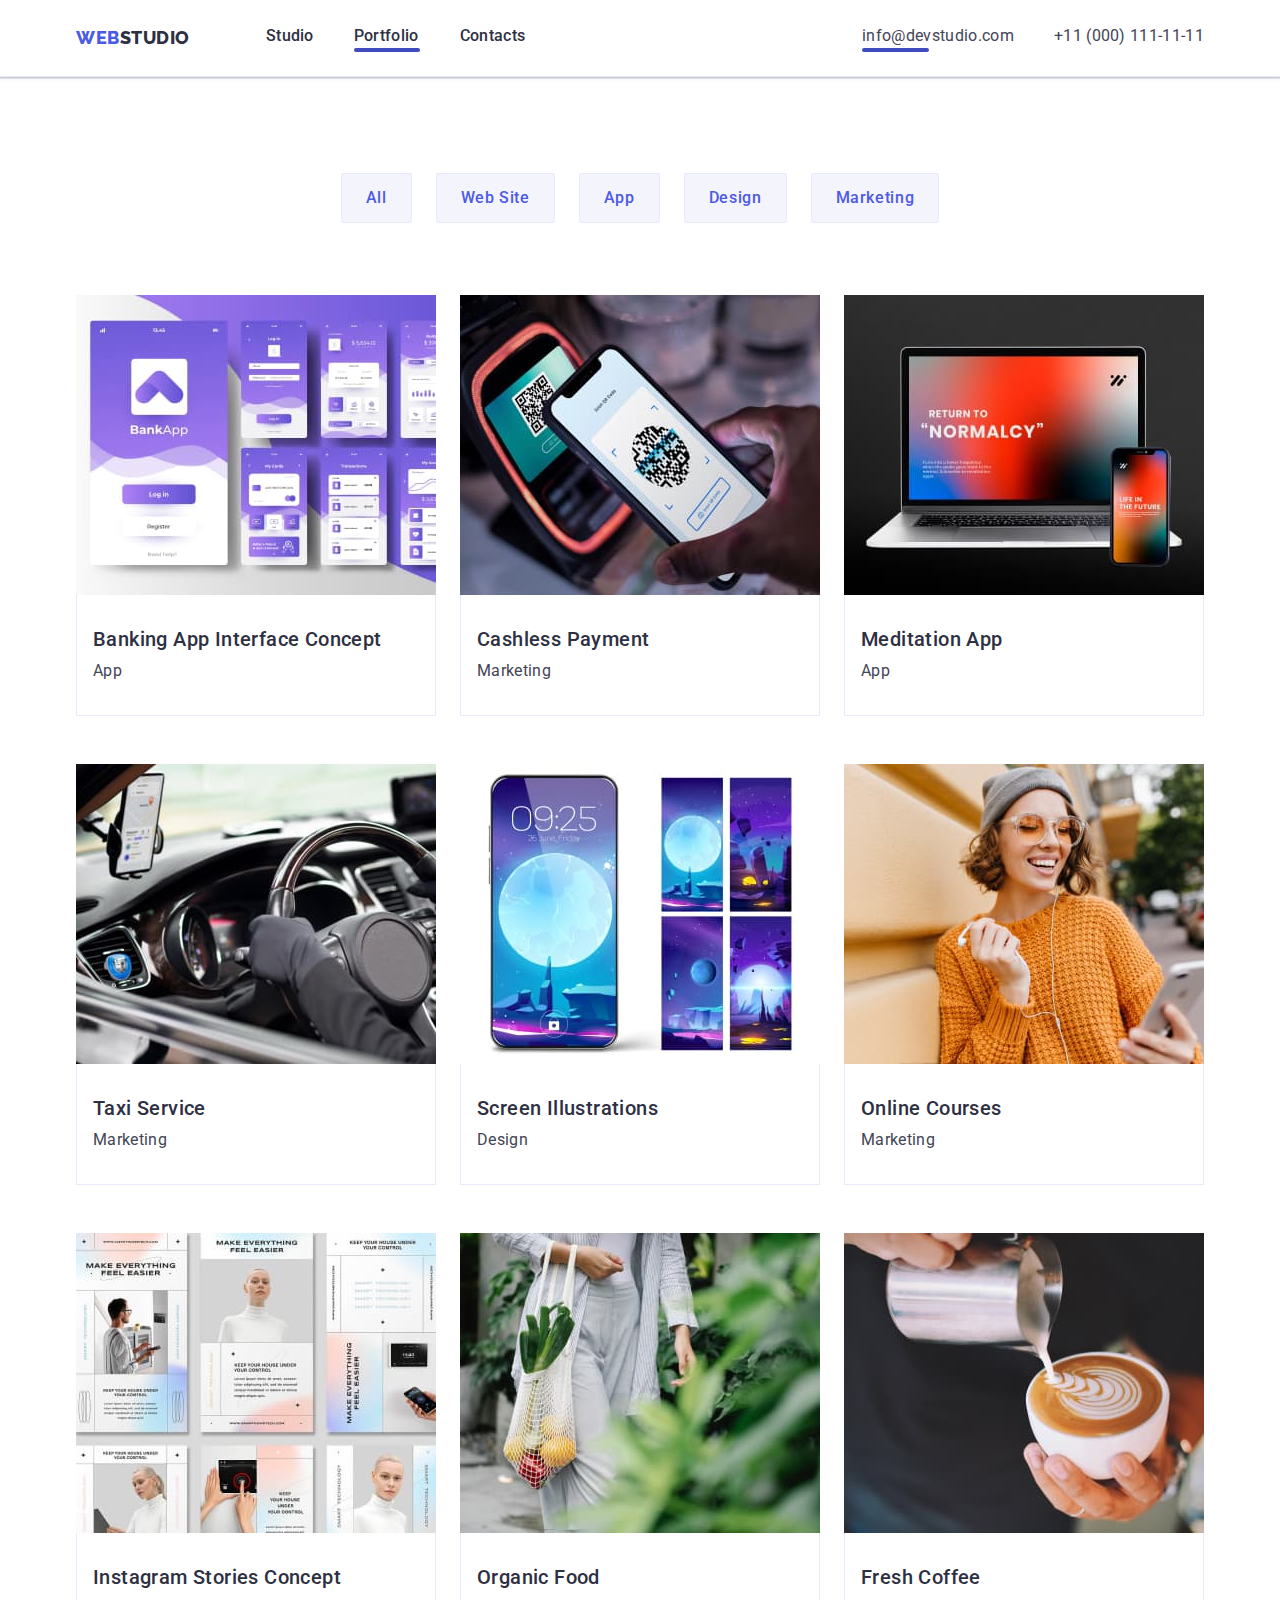
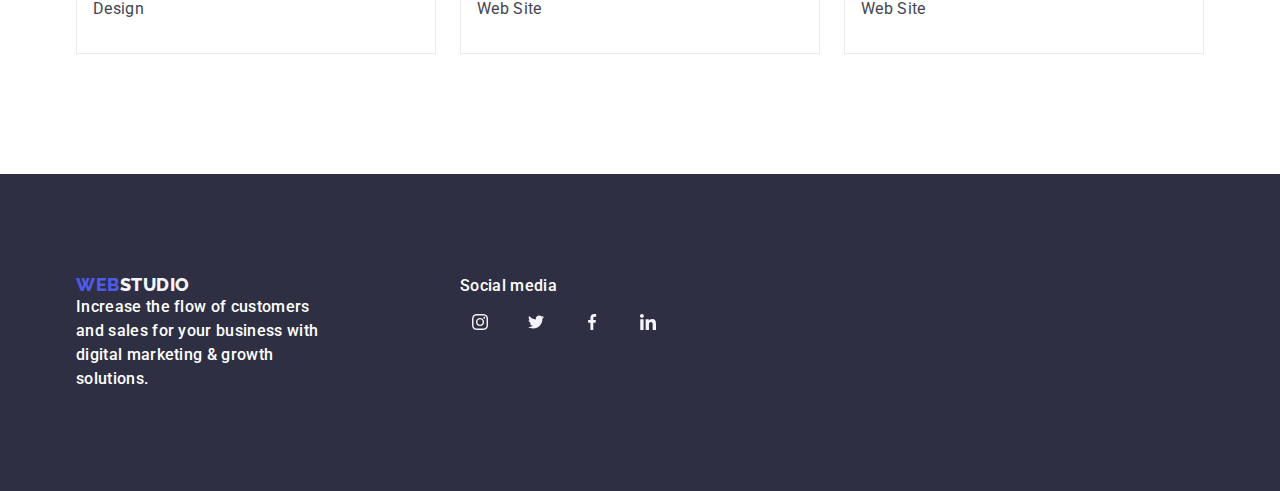
==== portfolio.html @ 509e1b0a "start" ====
<!DOCTYPE html>
<html lang="en">
  <head>
    <meta charset="UTF-8" />
    <meta http-equiv="X-UA-Compatible" content="IE=edge" />
    <meta name="viewport" content="width=device-width, initial-scale=1.0" />
    <link rel="preconnect" href="https://fonts.googleapis.com" />
    <link rel="preconnect" href="https://fonts.gstatic.com" crossorigin />
    <link
      href="https://fonts.googleapis.com/css2?family=Raleway:wght@800&family=Roboto:wght@400;500;700;900&display=swap"
      rel="stylesheet"
    />
    <link
      rel="stylesheet"
      href="https://cdnjs.cloudflare.com/ajax/libs/modern-normalize/2.0.0/modern-normalize.min.css"
      integrity="sha512-4xo8blKMVCiXpTaLzQSLSw3KFOVPWhm/TRtuPVc4WG6kUgjH6J03IBuG7JZPkcWMxJ5huwaBpOpnwYElP/m6wg=="
      crossorigin="anonymous"
      referrerpolicy="no-referrer"
    />
    <link rel="stylesheet" href="./css/styles.css" />
    <title>Document</title>
  </head>
  <body>
    <header class="webstudio-header">
      <div class="header-cntainer container">
        <nav class="header-navigation">
          <a class="header-logo link" href="./index.html"
            >Web<span class="header-web">Studio</span></a
          >
          <ul class="list">
            <li class="list-item">
              <a class="list-item-link link" href="./index.html">Studio</a>
            </li>
            <li class="list-item">
              <a class="list-item-link link portfolio" href="./portfolio.html"
                >Portfolio</a
              >
            </li>
            <li class="list-item">
              <a class="list-item-link link" href="">Contacts</a>
            </li>
          </ul>
        </nav>
        <address class="contacts">
          <ul class="adress-list list">
            <li class="header-link">
              <a class="contacts-link link" href="mailto:info@devstudio.com"
                >info@devstudio.com</a
              >
            </li>
            <li class="header-link">
              <a class="contacts-link link" href="tel:+110001111111"
                >+11 (000) 111-11-11</a
              >
            </li>
          </ul>
        </address>
      </div>
    </header>
    <main>
      <section class="categories section">
        <div class="container categories-container">
          <h1 class="visually-hidden">Categories</h1>
          <ul class="list ">
            <li class="categories-btn">
              <button class="categories-btn cat-btn" type="button">All</button>
            </li>
            <li class="categories-btn">
              <button class="categories-btn cat-btn" type="button">
                Web Site
              </button>
            </li>
            <li class="categories-btn">
              <button class="categories-btn cat-btn" type="button">App</button>
            </li>
            <li class="categories-btn">
              <button class="categories-btn cat-btn" type="button">
                Design
              </button>
            </li>
            <li class="categories-btn">
              <button class="categories-btn cat-btn" type="button">
                Marketing
              </button>
            </li>
          </ul>
          <ul class="portfolio-list">
            
              <li class="categories-item">
                <div class="categories-item-block">
                  <a class="link" href="">
                  <img
                    src="./images/img_h2_1.jpg"
                    alt="Banking App Interface"
                    width="360"
                  />
                  </a>
                  <div class="categories-hidden-block">
                    <p>
                      14 Stylish and User-Friendly App Design Concepts · Task Manager App · Calorie Tracker App · 
                      Exotic Fruit Ecommerce App · Cloud Storage App
                    </p>
                  </div>
            </div>
                <div class="categories-item-text">
                  <h2 class="portfolio-subtittle">
                    Banking App Interface Concept
                  </h2>
                  <p class="portfolio-text">App</p>
                </div>
              
            </li>
            <li class="categories-item">
              <a class="link" href="">
                <img
                  src="./images/img_h2_2.jpg"
                  alt="Cashless Payment"
                  width="360"
                />
                <div class="categories-item-text">
                  <h2 class="portfolio-subtittle">Cashless Payment</h2>
                  <p class="portfolio-text">Marketing</p>
                </div>
              </a>
            </li>
            <li class="categories-item">
              <a class="link" href="">
                <img
                  src="./images/img_h2_3.jpg"
                  alt="Meditation App"
                  width="360"
                />
                <div class="categories-item-text">
                  <h2 class="portfolio-subtittle">Meditation App</h2>
                  <p class="portfolio-text">App</p>
                </div>
              </a>
            </li>
            <li class="categories-item">
              <a class="link" href="">
                <img
                  src="./images/img_h2_4.jpg"
                  alt="Taxi Service"
                  width="360"
                />
                <div class="categories-item-text">
                  <h2 class="portfolio-subtittle">Taxi Service</h2>
                  <p class="portfolio-text">Marketing</p>
                </div>
              </a>
            </li>
            <li class="categories-item">
              <a class="link" href="">
                <img
                  src="./images/img_h2_5.jpg"
                  alt="Screen Illustrations"
                  width="360"
                />
                <div class="categories-item-text">
                  <h2 class="portfolio-subtittle">Screen Illustrations</h2>
                  <p class="portfolio-text">Design</p>
                </div>
              </a>
            </li>
            <li class="categories-item">
              <a class="link" href="">
                <img
                  src="./images/img_h2_6.jpg"
                  alt="Online Courses"
                  width="360"
                />
                <div class="categories-item-text">
                  <h2 class="portfolio-subtittle">Online Courses</h2>
                  <p class="portfolio-text">Marketing</p>
                </div>
              </a>
            </li>
            <li class="categories-item">
              <a class="link" href="">
                <img
                  src="./images/img_h2_7.jpg"
                  alt="Instagram Stories Concept"
                  width="360"
                />
                <div class="categories-item-text">
                  <h2 class="portfolio-subtittle">Instagram Stories Concept</h2>
                  <p class="portfolio-text">Design</p>
                </div>
              </a>
            </li>
            <li class="categories-item">
              <a class="link" href="">
                <img
                  src="./images/img_h2_8.jpg"
                  alt="Organic Food"
                  width="360"
                />
                <div class="categories-item-text">
                  <h2 class="portfolio-subtittle">Organic Food</h2>
                  <p class="portfolio-text">Web Site</p>
                </div>
              </a>
            </li>
            <li class="categories-item">
              <a class="link" href="">
                <img
                  src="./images/img_h2_9.jpg"
                  alt="Fresh Coffee"
                  width="360"
                />
                <div class="categories-item-text">
                  <h2 class="portfolio-subtittle">Fresh Coffee</h2>
                  <p class="portfolio-text">Web Site</p>
                </div>
              </a>
            </li>
          </ul>
        </div>
      </section>
    </main>
    <footer class="footer">
      <div class="container footer-container">
        <ul class="list footer-list">
          <li>
            <a class="header-logo link" href="./index.html"
              >Web<span class="header-web">Studio</span></a
            >
            <p class="footer-text">
              Increase the flow of customers and sales for your business with
              digital marketing & growth solutions.
            </p>
          </li>
          <li>
            <p class="footer-text-social">Social media</p>
            <ul class="list social-list footer-social">
              <li class="team-social">
                <svg class="team-social-icon" width="16" height="16">
                  <use href="./images/icons.svg#icon-instagram"></use>
                </svg>
              </li>
              <li class="team-social">
                <svg class="team-social-icon" width="16" height="16">
                  <use href="./images/icons.svg#icon-twitter"></use>
                </svg>
              </li>
              <li class="team-social">
                <svg class="team-social-icon" width="16" height="16">
                  <use href="./images/icons.svg#icon-facebook"></use>
                </svg>
              </li>
              <li class="team-social">
                <svg class="team-social-icon" width="16" height="16">
                  <use href="./images/icons.svg#icon-linkedin"></use>
                </svg>
              </li>
            </ul>
          </li>
        </ul>
      </div>
    </footer>
    
  </body>
</html>
---- css/styles.css ----
:root{
   --main-background: #FFFFFF;
   --color-logo: #4d5ae5;
   --color-sublogo:  #2e2f42;
   --color-adress: #434455;
   --list-color: #2e2f42;
   --sub-background: #2e2f42;
   --subtittle-color: #2e2f42;
   --footer-text: #FFFFFF;
   --portfolio-btn: #F4F4FD;
   --text-color: #434455;
   --fill: #f4f4fd;
   --client-link: #8e8f99; 
}
/*-----------------------------------------*/
*{
	padding: 0;
	margin: 0;
	border: 0;
}
li{
   list-style: none;
}
*,*:before,*:after{
	-moz-box-sizing: border-box;
	-webkit-box-sizing: border-box;
	box-sizing: border-box;
}
input,button,textarea{font-family:inherit;}
input::-ms-clear{display: none;}
button{cursor: pointer;}
button::-moz-focus-inner {padding:0;border:0;}
a, a:visited{text-decoration: none;}
a:hover{text-decoration: none;}
ul li{list-style: none;}
img{
   display: block;
}
/*-------------------------------------------*/
body{
   font-family: "Roboto", sans-serif;
   color: #434455;
   background-color: #FFFFFF;
   background-color: var(--main-background);
}

.section{
   padding-bottom: 120px;
}

.container {
   width: 1158px;
   margin: 0 auto;
   padding: 0 15px 0 15px;
}

.visually-hidden{
   position: absolute;
   width: 1px;
   height: 1px;
   margin: -1px;
   border: 0;
   padding: 0;
   white-space: nowrap;
   clip-path: inset(100%);
   clip: rect(0 0 0 0);
   overflow: hidden;
}
/*--------------HEADER-------------------*/
.webstudio-header{
   border-bottom: 1px solid #e7e9fc;
   box-shadow: 0px 2px 1px rgba(46, 47, 66, 0.08), 0px 1px 1px rgba(46, 47, 66, 0.16), 0px 1px 6px rgba(46, 47, 66, 0.08);
}
.header-navigation {
   display: flex;
   align-items: center;
   
}

.header-cntainer{
   display: flex;
   align-items: center;
   
}

.header-logo {
   font-family: 'Raleway', sans-serif;
   font-style: normal;
   font-weight: 800;
   font-size: 18px;
   line-height: 1.17;
   letter-spacing: 0.03em;
   text-transform: uppercase;
   color: var(--color-logo);
   margin-right: 76px;
}
.header-web{
   color: var(--color-sublogo);
}
.link{
   text-decoration: none;
}
.header-menu {
   font-weight: 500;
   font-size: 16px;
   line-height: 1.5;
   letter-spacing: 0.02em;
   color: #2E2F42;
}
.list{
   list-style: none;
   display: flex;
   gap: 40px;
}
.list-item{
   font-weight: 500;
   font-size: 16px;
   line-height: 1.5;
   letter-spacing: 0.02em; 
}
.list-item-link{
   padding: 24px 0;
   display: block;
}
.studio{
   position: relative;
   color: #404bbf; 
}
.studio::after{
   content: '';
   position: absolute;
   left: 0;
   bottom: -1px;
   width: 48px;
   height: 4px;
   background-color:  #404BBF;
   border-radius: 2px;
}

.portfolio::after{
   content: '';
   width: 66px;
   height: 4px;
   background-color:  #404BBF;
   display: block;
   border-radius: 2px;
}

.contacts::after{
   content: '';
   width: 67px;
   height: 4px;
   background-color:  #404BBF;
   display: block;
   border-radius: 2px;
}

.list-item a{
   
}
.list-item-link{
   color: var(--list-color);
   transition: color 250ms cubic-bezier(0.4, 0, 0.2, 1);
}
.list-item a:hover,
.list-item a:focus{
   color: #404bbf;
}
address{
   font-style: normal;
}
.header-link{
   
}
.contacts{
   margin-left: auto;
}
.contacts-link:hover,
.contacts-link:focus{
   color: #404bbf;
}
.contacts-link{
   font-size: 16px;
   line-height: 1.5;
   letter-spacing: 0.02em;
   color: var(--color-adress);
   transition: color 250ms cubic-bezier(0.4, 0, 0.2, 1);
}

/*------------------HERO-----------------*/
.hero{
   background-image: linear-gradient(to bottom, rgba(46, 47, 66, 0.7), rgba(46, 47, 66, 0.7)), url(../images/hero-bg.jpg);
   background-position: center;
   background-size: cover;
   background-repeat: no-repeat;
   padding: 188px 0;
   max-width: 1440px;
   margin: 0 auto;
}
.hero-contanier{
   
   
}
.hero-tittle {
   font-weight: 700;
font-size: 56px;
line-height: 1.07;
text-align: center;
letter-spacing: 0.02em;
color: #FFFFFF;
max-width: 496px;
text-align: center;
margin: 0 auto;
margin-bottom: 48px;
}
.hero-btn {
   display: block;
   background-color: #4D5AE5;
   font-family: "Roboto", sans-serif;
   font-weight: 500;
font-size: 16px;
line-height: 1.5;
letter-spacing: 0.04em;
color: #FFFFFF;
cursor: pointer;
padding: 16px 32px;
margin: 0 auto;
min-width: 169px;
border-radius: 4px;
transition: background-color 250ms cubic-bezier(0.4, 0, 0.2, 1);
}
.hero-btn:hover,
.hero-btn:focus{
   background-color: #404BBF;
}

/*------------------BENEFITS-----------------*/
.list {
}
.benefits .list{
   gap: 24px;
  
}
.benefits{
   padding-top: 120px;
  
}
.benefits-tittle{
   font-weight: 500;
font-size: 20px;
line-height: 24px;
letter-spacing: 0.02em;
color: var(--subtittle-color);
margin-bottom: 8px; 
}
.benefits-item{
   width: calc((100% - 72px)/4);
}

.benefits-block-item{
   display: flex;
   align-items: center;
   justify-content: center;
   height: 112px;
   background-color: #f4f4fd; 
   border-radius: 4px;
   margin-bottom: 8px; 
}

.benefits-text {
   line-height: 1.5;
   letter-spacing: 0.02em;
}

/*.benefits-icon{
   display: block;
   margin: 0 auto;
   margin-bottom: 32px;
}*/

/*------------------WHAT-----------------*/
.what{

}
.what-tittle{
   font-size: 36px;
line-height: 1.11;
text-align: center;
letter-spacing: 0.02em;
text-transform: capitalize;
color: var(--subtittle-color);
margin-bottom: 72px;
}
.what .list{
   gap: 24px;
}
.what-item{
   width: calc((100% - 48px)/3);
}
/*------------------TEAM-----------------*/
.team{
   background-color: #F4F4FD;
   padding: 120px 0;
   
}
.team-tittle {
   font-size: 36px;
line-height: 1.11;
text-align: center;
letter-spacing: 0.02em;
text-transform: capitalize;
color: var(--subtittle-color);
margin-bottom: 72px;
}
.team .list{
   gap: 24px;
   
}
.team-list {
   background-color: #FFFFFF;
   width: calc((100% - 72px)/4);   
   box-shadow: 0px 1px 6px rgba(46, 47, 66, 0.08), 0px 1px 1px rgba(46, 47, 66, 0.16), 0px 2px 1px rgba(46, 47, 66, 0.08);
   border-radius: 0px 0px 4px 4px;

}
.team-list-text{
   padding: 32px 0;
}
.team-subtittle {
   font-weight: 500;
font-size: 20px;
line-height: 1.2;
text-align: center;
letter-spacing: 0.02em;
color: var(--subtittle-color);
margin-bottom: 8px;
}
.team-text {
font-size: 16px;
line-height: 1.5;
text-align: center;
letter-spacing: 0.02em;
color: var(--color-adress);
margin-bottom: 8px;
}

.team-social{
   width: 40px;
   height: 40px;
   display: flex;
   justify-content: center;
      
}

.team-social-link:hover,
.team-social-link:focus{
   background-color: #404BBF;
}

.social-list{
   justify-content: center;
}
.team-social-link{
   width: 100%;
   height: 100%;
   background-color: var(--color-logo);
   border-radius: 50%;
   display: flex;
   align-items: center;
   justify-content: center;
   align-items: center;
   transition: background-color 250ms cubic-bezier(0.4, 0, 0.2, 1);   
}
.team-social-icon{
   fill: var(--fill);
}
/*-----------------CLIENTS------------------*/
.clients {
   padding-top: 120px;
   padding-bottom: 120px;
}

.clients-tittle{
   text-align: center;
   font-size: 36px;
   line-height: 1.11;
   color:  var(--subtittle-color);
   margin-bottom: 72px;/* 40/36 */
}

.clients-list-items{
width: calc((100% - 120px) / 6);
height: 88px;
}

.client-link{
   width: 100%;
   height: 100%;
   border: 1px solid #8e8f99;
   border-radius: 4px;
   display: flex;
   align-items: center;
   justify-content: center;
   color: var(--client-link);
   transition: border-color 250ms cubic-bezier(0.4, 0, 0.2, 1), color 250ms cubic-bezier(0.4, 0, 0.2, 1);   
}

.client-link:hover,
.client-link:focus{
   border-color: #404bbf; 
   color: #404bbf; 
   fill: #404BBF;
}


.clients-list {
 gap: 24px;
}
.clients-block {
   border: 1px solid #8E8F99;
   border-radius: 4px;
   display: flex;
   align-items: center;
   justify-content: center;
   height: 88px;
}
.clients-social-icon{
   fill: currentColor;;
   transition: fill 250ms cubic-bezier(0.4, 0, 0.2, 1);
}


/*------------------FOOTER-----------------*/
.footer {
   background-color: var(--sub-background);
   padding: 100px 0;
}
.footer-container{
   display: flex;
   align-items: baseline;

}

.footer-logo{
   margin-right: 120px;
}

.footer-container a{
   margin-bottom: 16px;

}
.footer-container p{
   max-width: 264px;
}
.footer span{
   color: #f4f4fd;
}
.footer-text {
   font-weight: 500;
   font-size: 16px;  
   line-height: 1.5;
   letter-spacing: 0.02em;
   color: var(--footer-text);
} 


.footer-social-link{
   display: flex;
   width: 100%;
   height: 100%;
   background-color: var(--color-logo);
   border-radius: 50%;
   justify-content: center;
   align-items: center;
   transition: background-color 250ms cubic-bezier(0.4, 0, 0.2, 1);  
}

.footer-social-link:hover,
.footer-social-link:focus{
   background-color: #31d0aa; 
}



.footer-list{
   gap: 120px;
}
.footer-social{
   gap: 16px;
}

.footer-text-social{
   font-weight: 500;
   font-size: 16px;  
   line-height: 1.5;
   letter-spacing: 0.02em;
   color: var(--footer-text);
   margin-bottom: 16px;
}


/*------------------PORTFOLIO-----------------*/
/*------------------CATEGORIES-----------------*/
.categories{
   padding: 96px 0 120px 0;
}
.categories-container{
   
}

.categories-item-block{
   position: relative;
   overflow: hidden;
}
.categories-item-block:hover .categories-hidden-block{
   transform: translate(0);
}
.categories-hidden-block{
   background-color: #4D5AE5;
   position: absolute;
   top: 0;
   left: 0;
   height: 100%;
   transform: translateY(100%);
   transition: transform 250ms cubic-bezier(0.4, 0, 0.2, 1);
   
}
.categories-hidden-block p{
   line-height: 1.5;
   color: var(--footer-text); 
   padding: 40px 32px 0 32px;
   
}
.categories .list{
   flex-wrap: wrap;
   gap: 24px;
   /*column-gap: 24px;
   row-gap: 48px;*/
   justify-content: center;
   margin-bottom: 72px;
}

.portfolio-list{
   display: flex;
   gap: 48px 24px;
   flex-wrap: wrap;
   
}
.categories-item{
   width: calc((100% - 48px)/3);
   
}

.categories-item-text{
   padding: 32px 16px;
   border: 1px solid #e7e9fc;
   border-top: none; 
}
.categories-item-text h2{
   margin-bottom: 8px;
   
}
.cat-btn{
   font-family: "Roboto", sans-serif;
font-weight: 500;
font-size: 16px;
line-height: 1.5;
text-align: center;
letter-spacing: 0.04em;
color: var(--color-logo);
background-color: var(--portfolio-btn);
padding: 12px 24px;
border: 1px solid #e7e9fc;
border-radius: 4px;
transition: background-color 250ms cubic-bezier(0.4, 0, 0.2, 1),
box-shadow 250ms cubic-bezier(0.4, 0, 0.2, 1), color 250ms cubic-bezier(0.4, 0, 0.2, 1),  border 250ms cubic-bezier(0.4, 0, 0.2, 1);
}
.cat-btn:hover,
.cat-btn:focus{
   color: #FFFFFF;
   background-color: #404BBF;
   cursor: pointer;
   border: 1px solid transparent;
   box-shadow: 0px 3px 1px rgba(0, 0, 0, 0.1), 0px 2px 1px rgba(0, 0, 0, 0.08), 0px 2px 2px rgba(0, 0, 0, 0.12);
}
.categories-btn{
   font-family: "Roboto", sans-serif;
font-weight: 500;
font-size: 16px;
line-height: 1.5;
text-align: center;
letter-spacing: 0.04em;
color: var(--color-logo);
background-color: var(--portfolio-btn);
}
.portfolio-subtittle{
   font-weight: 500;
font-size: 20px;
line-height: 1.2;
letter-spacing: 0.02em;
color: var(--subtittle-color);
}
.portfolio-text{
font-size: 16px;
line-height: 1.5;
letter-spacing: 0.02em;
color: var(--text-color);
}

/*----------------BACKDROP---------------*/
.backdrop{
   position: fixed;
   top: 0;
   height: 100%;
   width: 100%;
   border-color: rgba(46, 47, 66, 0.4);
   z-index: 999;
}

.modal{
   width: 408px;
   min-height: 584px;
   position: absolute;
   top: 50%;
   left: 50%;
   transform: translate(-50%, -50%);
}
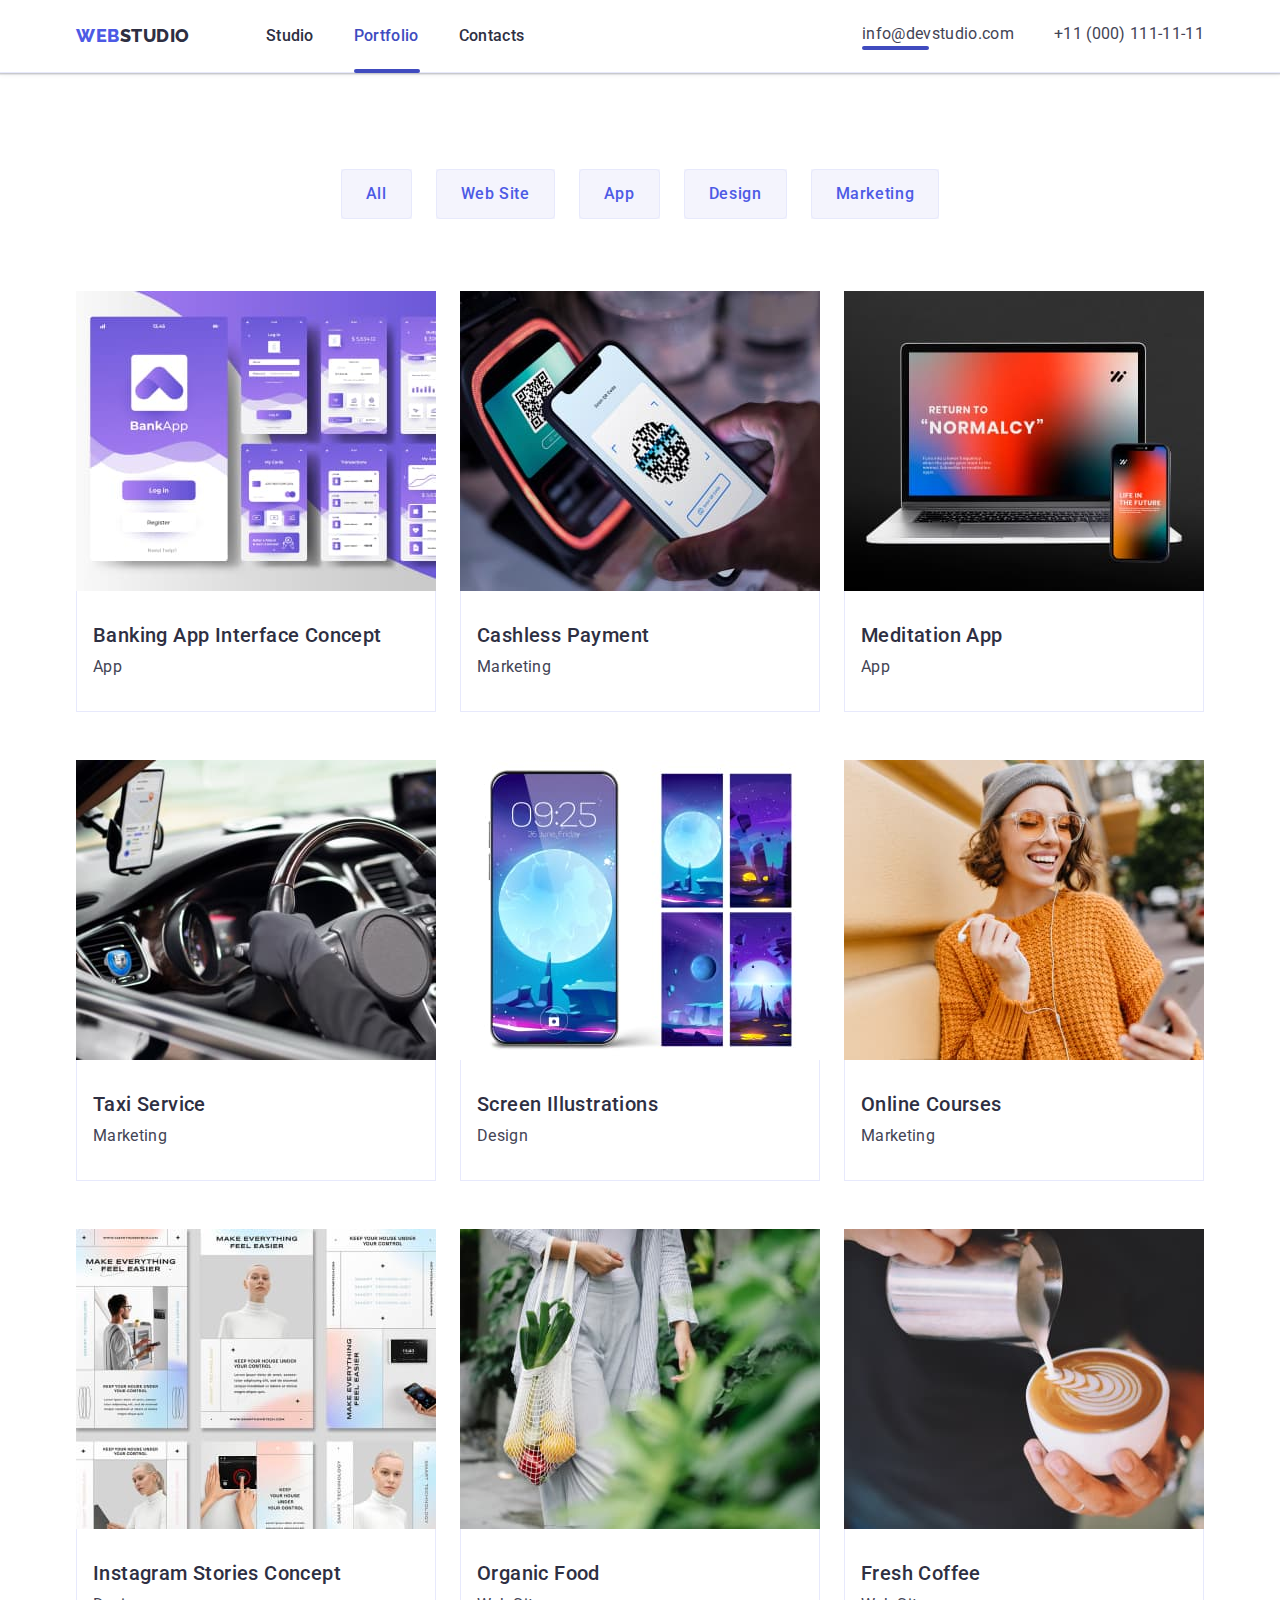
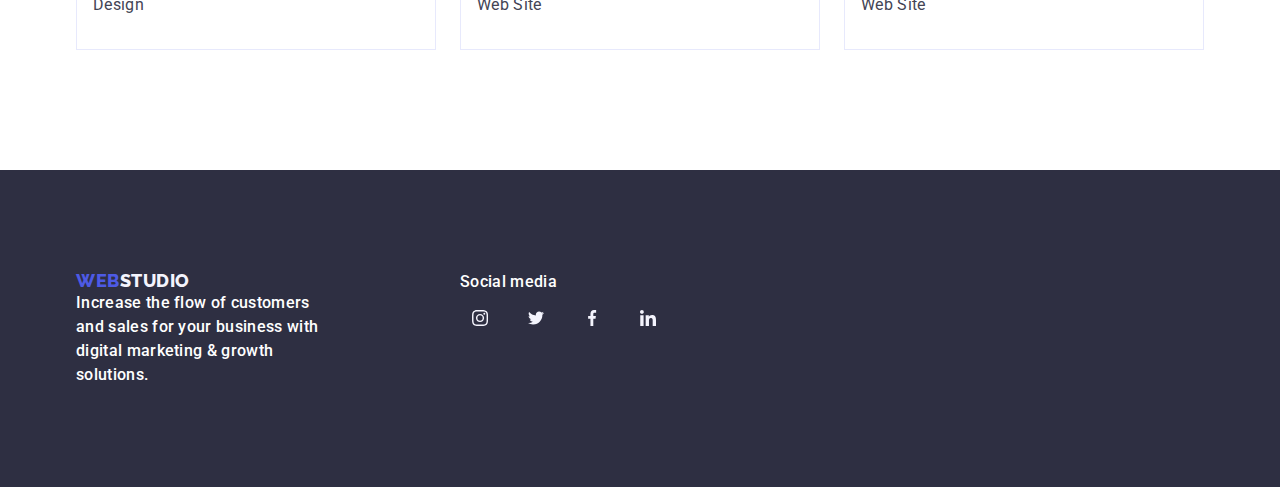
==== commit eb25550a: "start" ====
--- a/portfolio.html
+++ b/portfolio.html
@@ -32,7 +32,7 @@
               <a class="list-item-link link" href="./index.html">Studio</a>
             </li>
             <li class="list-item">
-              <a class="list-item-link link portfolio" href="./portfolio.html"
+              <a class="list-item-link link portfolio-link" href="./portfolio.html"
                 >Portfolio</a
               >
             </li>
@@ -88,13 +88,13 @@
             
               <li class="categories-item">
                 <div class="categories-item-block">
-                  <a class="link" href="">
+                  <a class="link categories-link" href="">
                   <img
                     src="./images/img_h2_1.jpg"
                     alt="Banking App Interface"
                     width="360"
                   />
-                  </a>
+                  
                   <div class="categories-hidden-block">
                     <p>
                       14 Stylish and User-Friendly App Design Concepts · Task Manager App · Calorie Tracker App · 
@@ -108,10 +108,10 @@
                   </h2>
                   <p class="portfolio-text">App</p>
                 </div>
-              
-            </li>
-            <li class="categories-item">
-              <a class="link" href="">
+              </a>
+            </li>
+            <li class="categories-item">
+              <a class="link categories-link" href="">
                 <img
                   src="./images/img_h2_2.jpg"
                   alt="Cashless Payment"
@@ -124,7 +124,7 @@
               </a>
             </li>
             <li class="categories-item">
-              <a class="link" href="">
+              <a class="link categories-link" href="">
                 <img
                   src="./images/img_h2_3.jpg"
                   alt="Meditation App"
@@ -137,7 +137,7 @@
               </a>
             </li>
             <li class="categories-item">
-              <a class="link" href="">
+              <a class="link categories-link" href="">
                 <img
                   src="./images/img_h2_4.jpg"
                   alt="Taxi Service"
@@ -150,7 +150,7 @@
               </a>
             </li>
             <li class="categories-item">
-              <a class="link" href="">
+              <a class="link categories-link" href="">
                 <img
                   src="./images/img_h2_5.jpg"
                   alt="Screen Illustrations"
@@ -163,7 +163,7 @@
               </a>
             </li>
             <li class="categories-item">
-              <a class="link" href="">
+              <a class="link categories-link" href="">
                 <img
                   src="./images/img_h2_6.jpg"
                   alt="Online Courses"
@@ -176,7 +176,7 @@
               </a>
             </li>
             <li class="categories-item">
-              <a class="link" href="">
+              <a class="link categories-link" href="">
                 <img
                   src="./images/img_h2_7.jpg"
                   alt="Instagram Stories Concept"
@@ -189,7 +189,7 @@
               </a>
             </li>
             <li class="categories-item">
-              <a class="link" href="">
+              <a class="link categories-link" href="">
                 <img
                   src="./images/img_h2_8.jpg"
                   alt="Organic Food"
@@ -202,7 +202,7 @@
               </a>
             </li>
             <li class="categories-item">
-              <a class="link" href="">
+              <a class="link categories-link" href="">
                 <img
                   src="./images/img_h2_9.jpg"
                   alt="Fresh Coffee"
--- a/css/styles.css
+++ b/css/styles.css
@@ -137,14 +137,7 @@
    border-radius: 2px;
 }
 
-.portfolio::after{
-   content: '';
-   width: 66px;
-   height: 4px;
-   background-color:  #404BBF;
-   display: block;
-   border-radius: 2px;
-}
+
 
 .contacts::after{
    content: '';
@@ -508,6 +501,23 @@
    
 }
 
+.portfolio-link{
+   position: relative;
+   color: #404bbf; 
+}
+
+.portfolio-link::after{
+   content: '';
+   position: absolute;
+   left: 0;
+   bottom: -1px;
+   width: 66px;
+   height: 4px;
+   background-color:  #404BBF;
+   border-radius: 2px;
+}
+
+
 .categories-item-block{
    position: relative;
    overflow: hidden;
@@ -531,6 +541,13 @@
    padding: 40px 32px 0 32px;
    
 }
+
+
+.categories-link:hover,
+.categories-link:focus{
+   box-shadow: 0px 1px 6px rgba(46, 47, 66, 0.08), 0px 1px 1px rgba(46, 47, 66, 0.16), 0px 2px 1px rgba(46, 47, 66, 0.08);
+}
+
 .categories .list{
    flex-wrap: wrap;
    gap: 24px;
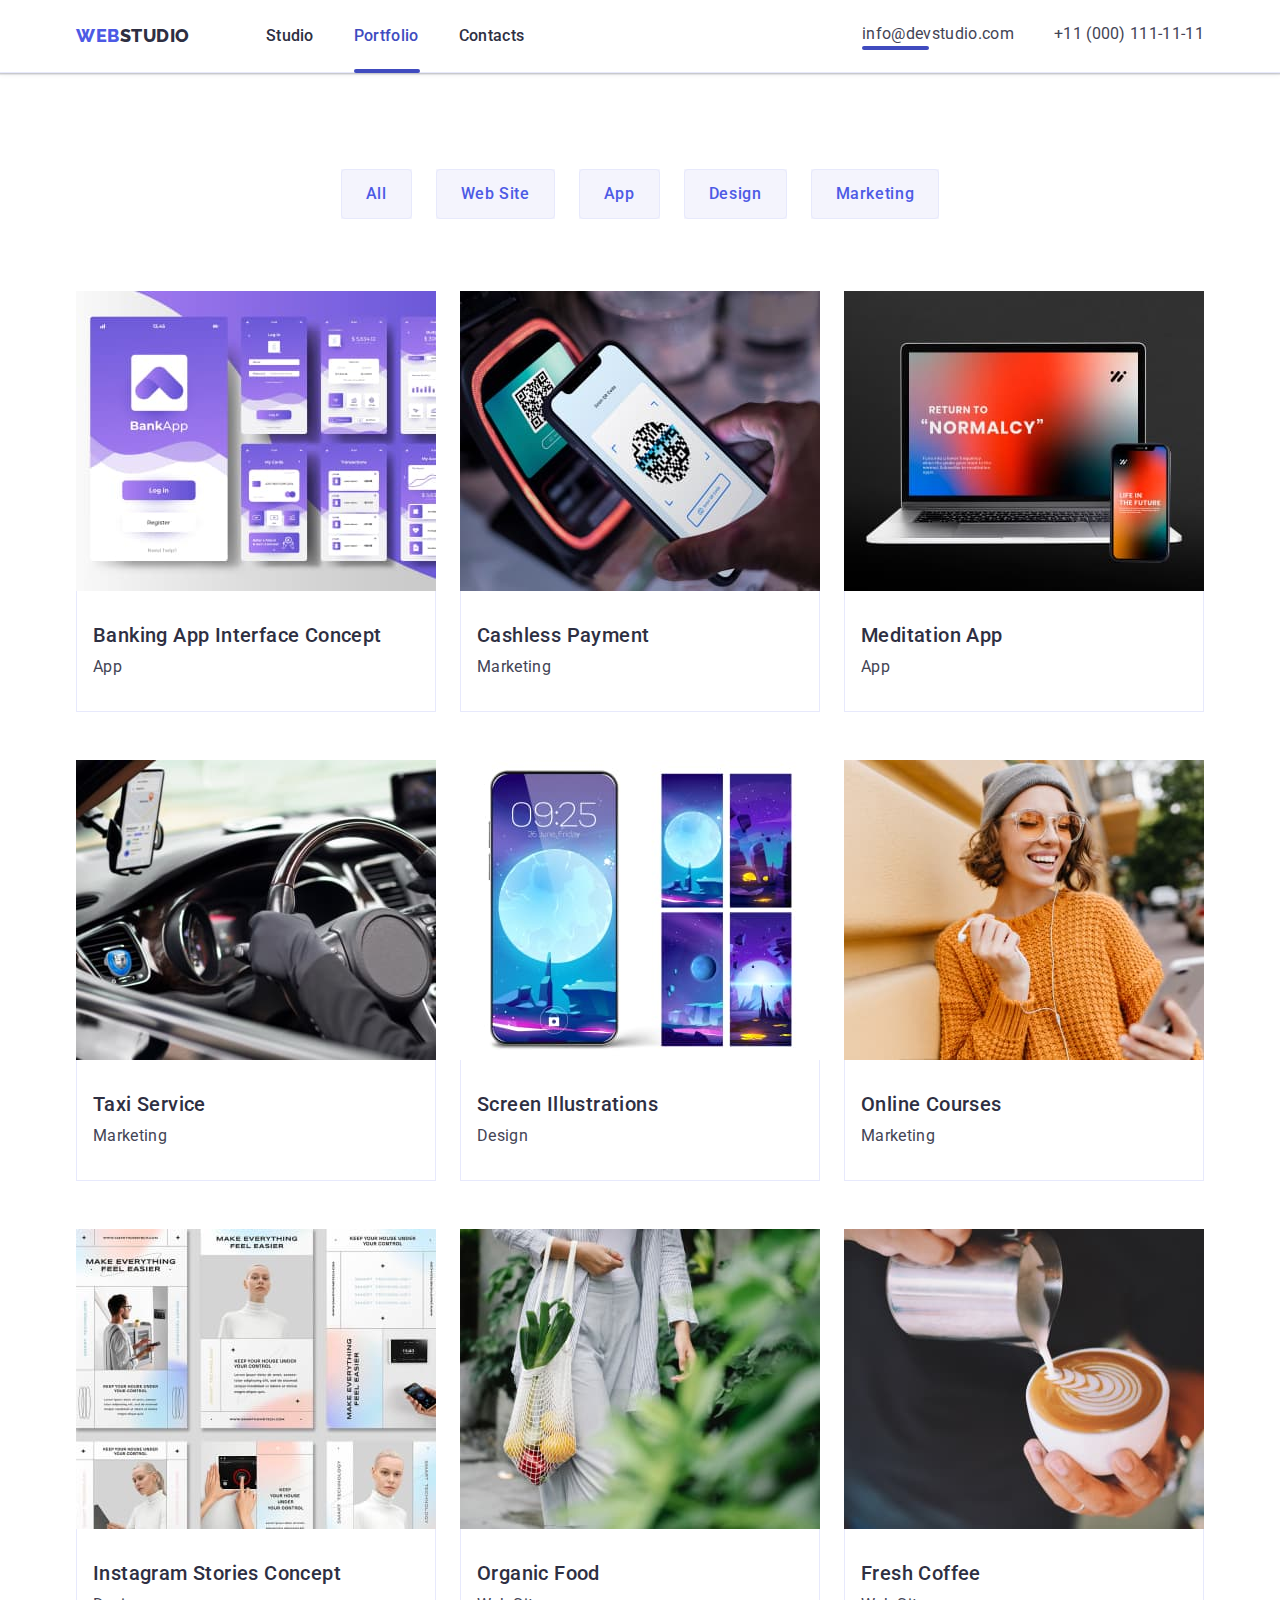
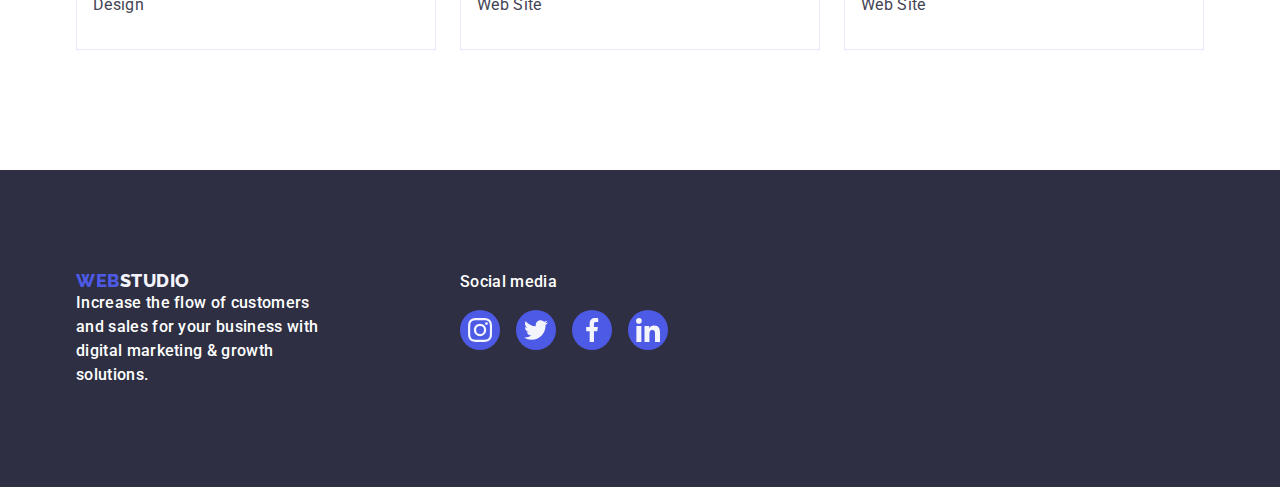
==== commit e97d1088: "start" ====
--- a/portfolio.html
+++ b/portfolio.html
@@ -220,42 +220,49 @@
     </main>
     <footer class="footer">
       <div class="container footer-container">
-        <ul class="list footer-list">
-          <li>
-            <a class="header-logo link" href="./index.html"
-              >Web<span class="header-web">Studio</span></a
-            >
-            <p class="footer-text">
-              Increase the flow of customers and sales for your business with
-              digital marketing & growth solutions.
-            </p>
-          </li>
-          <li>
-            <p class="footer-text-social">Social media</p>
-            <ul class="list social-list footer-social">
-              <li class="team-social">
-                <svg class="team-social-icon" width="16" height="16">
-                  <use href="./images/icons.svg#icon-instagram"></use>
-                </svg>
-              </li>
-              <li class="team-social">
-                <svg class="team-social-icon" width="16" height="16">
-                  <use href="./images/icons.svg#icon-twitter"></use>
-                </svg>
-              </li>
-              <li class="team-social">
-                <svg class="team-social-icon" width="16" height="16">
-                  <use href="./images/icons.svg#icon-facebook"></use>
-                </svg>
-              </li>
-              <li class="team-social">
-                <svg class="team-social-icon" width="16" height="16">
-                  <use href="./images/icons.svg#icon-linkedin"></use>
-                </svg>
-              </li>
-            </ul>
-          </li>
-        </ul>
+            <div class="footer-logo">
+              <a class="header-logo link" href="./index.html"
+                >Web<span class="header-web">Studio</span></a
+              >
+              <p class="footer-text">
+                Increase the flow of customers and sales for your business with
+                digital marketing & growth solutions.
+              </p>
+            </div>
+          
+            <div class="footer-social-block">
+              <p class="footer-text-social">Social media</p>
+              <ul class="list social-list footer-social">
+                <li class="team-social">
+                 <a href="#" class="footer-social-link">
+                    <svg class="team-social-icon" width="24" height="24">
+                      <use href="./images/icons.svg#icon-instagram"></use>
+                    </svg>
+                 </a>
+                </li>
+                <li class="team-social">
+                  <a href="#" class="footer-social-link">
+                    <svg class="team-social-icon" width="24" height="24">
+                      <use href="./images/icons.svg#icon-twitter"></use>
+                    </svg>
+                  </a>
+                </li>
+                <li class="team-social">
+                  <a href="#" class="footer-social-link">
+                    <svg class="team-social-icon" width="24" height="24"">
+                      <use href="./images/icons.svg#icon-facebook"></use>
+                    </svg>
+                  </a>
+                </li>
+                <li class="team-social">
+                  <a href="#" class="footer-social-link">
+                    <svg class="team-social-icon" width="24" height="24">
+                      <use href="./images/icons.svg#icon-linkedin"></use>
+                    </svg>
+                  </a>
+                </li>
+              </ul>
+            </div>          
       </div>
     </footer>
     
--- a/css/styles.css
+++ b/css/styles.css
@@ -523,8 +523,13 @@
    overflow: hidden;
 }
 .categories-item-block:hover .categories-hidden-block{
-   transform: translate(0);
-}
+   transform: translateY(0);
+}
+
+.categories-item-block:focus .categories-hidden-block{
+   transform: translateY(0);
+}
+
 .categories-hidden-block{
    background-color: #4D5AE5;
    position: absolute;
@@ -542,6 +547,10 @@
    
 }
 
+.categories-link{
+   transition: box-shadow 250ms cubic-bezier(0.4, 0, 0.2, 1); 
+   display: block; 
+}
 
 .categories-link:hover,
 .categories-link:focus{
@@ -589,8 +598,7 @@
 padding: 12px 24px;
 border: 1px solid #e7e9fc;
 border-radius: 4px;
-transition: background-color 250ms cubic-bezier(0.4, 0, 0.2, 1),
-box-shadow 250ms cubic-bezier(0.4, 0, 0.2, 1), color 250ms cubic-bezier(0.4, 0, 0.2, 1),  border 250ms cubic-bezier(0.4, 0, 0.2, 1);
+transition: background-color 250ms cubic-bezier(0.4, 0, 0.2, 1), border-color 250ms cubic-bezier(0.4, 0, 0.2, 1), box-shadow 250ms cubic-bezier(0.4, 0, 0.2, 1);
 }
 .cat-btn:hover,
 .cat-btn:focus{
